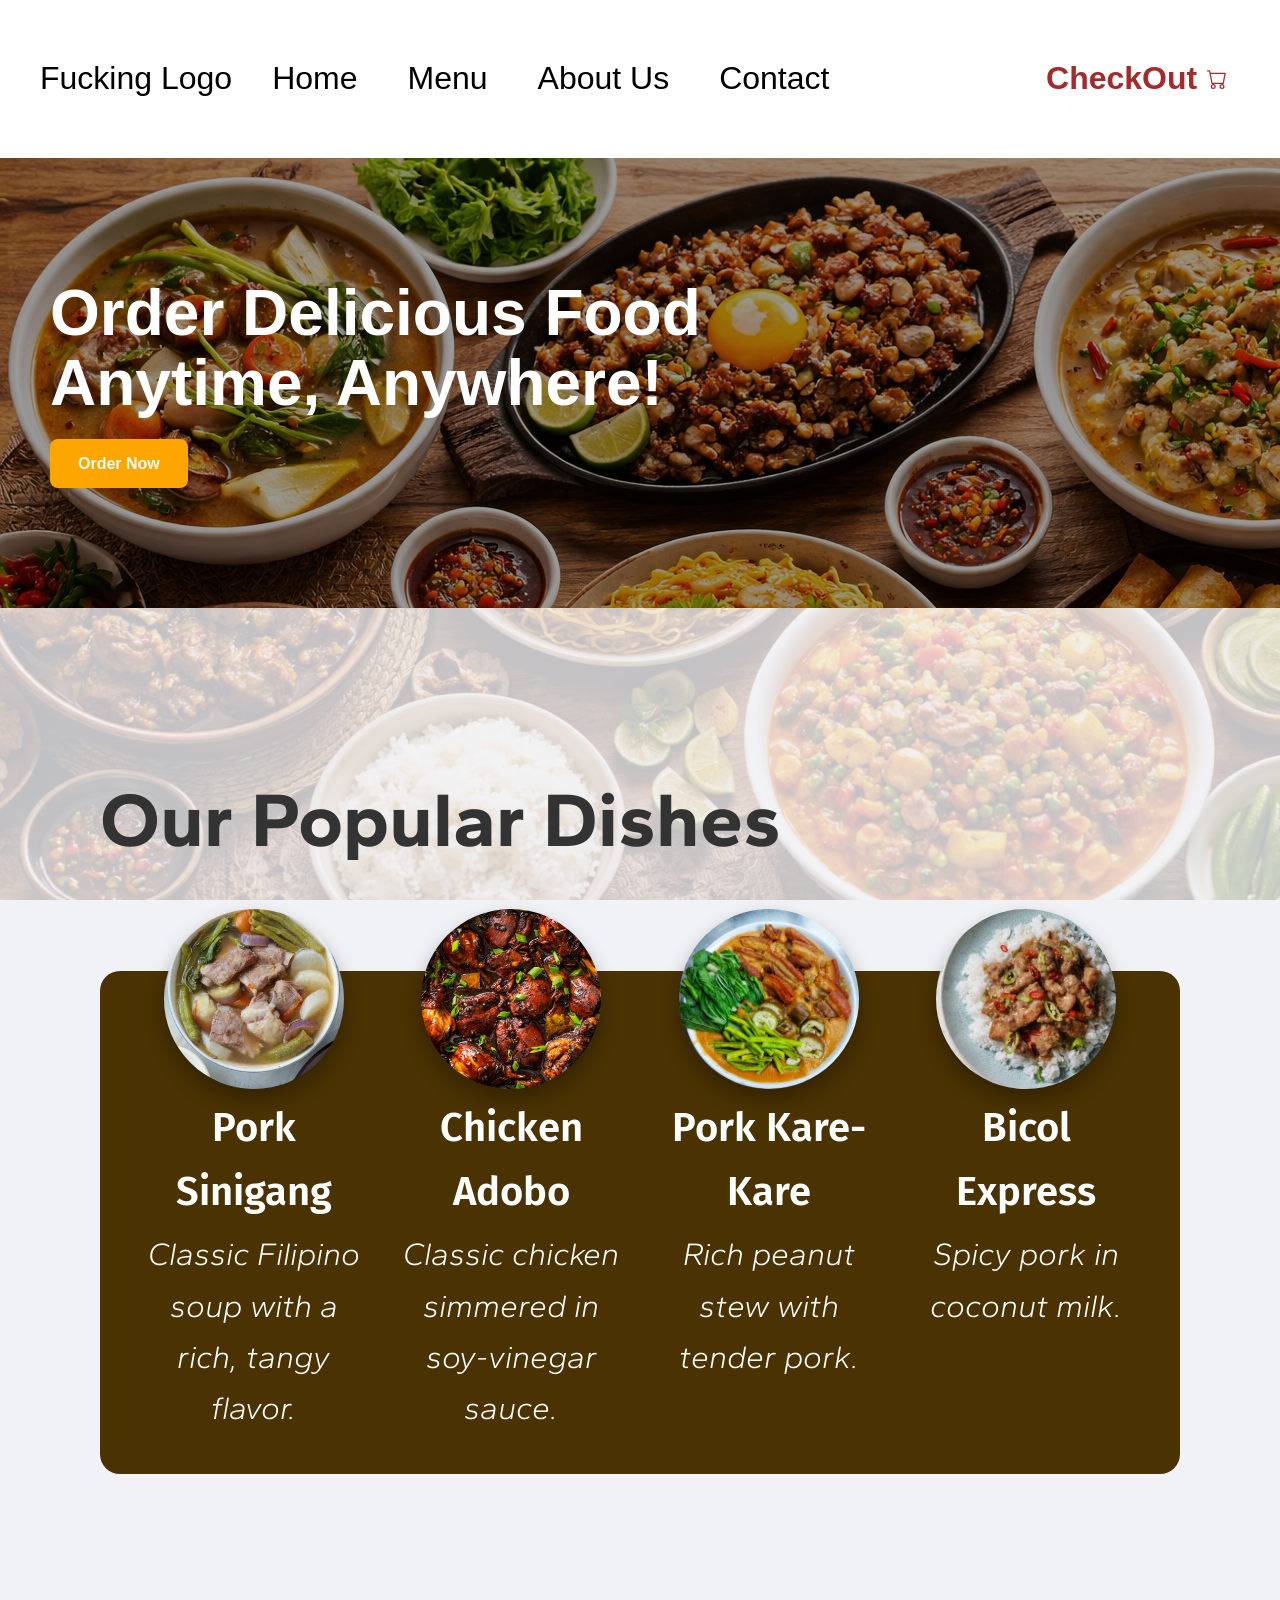
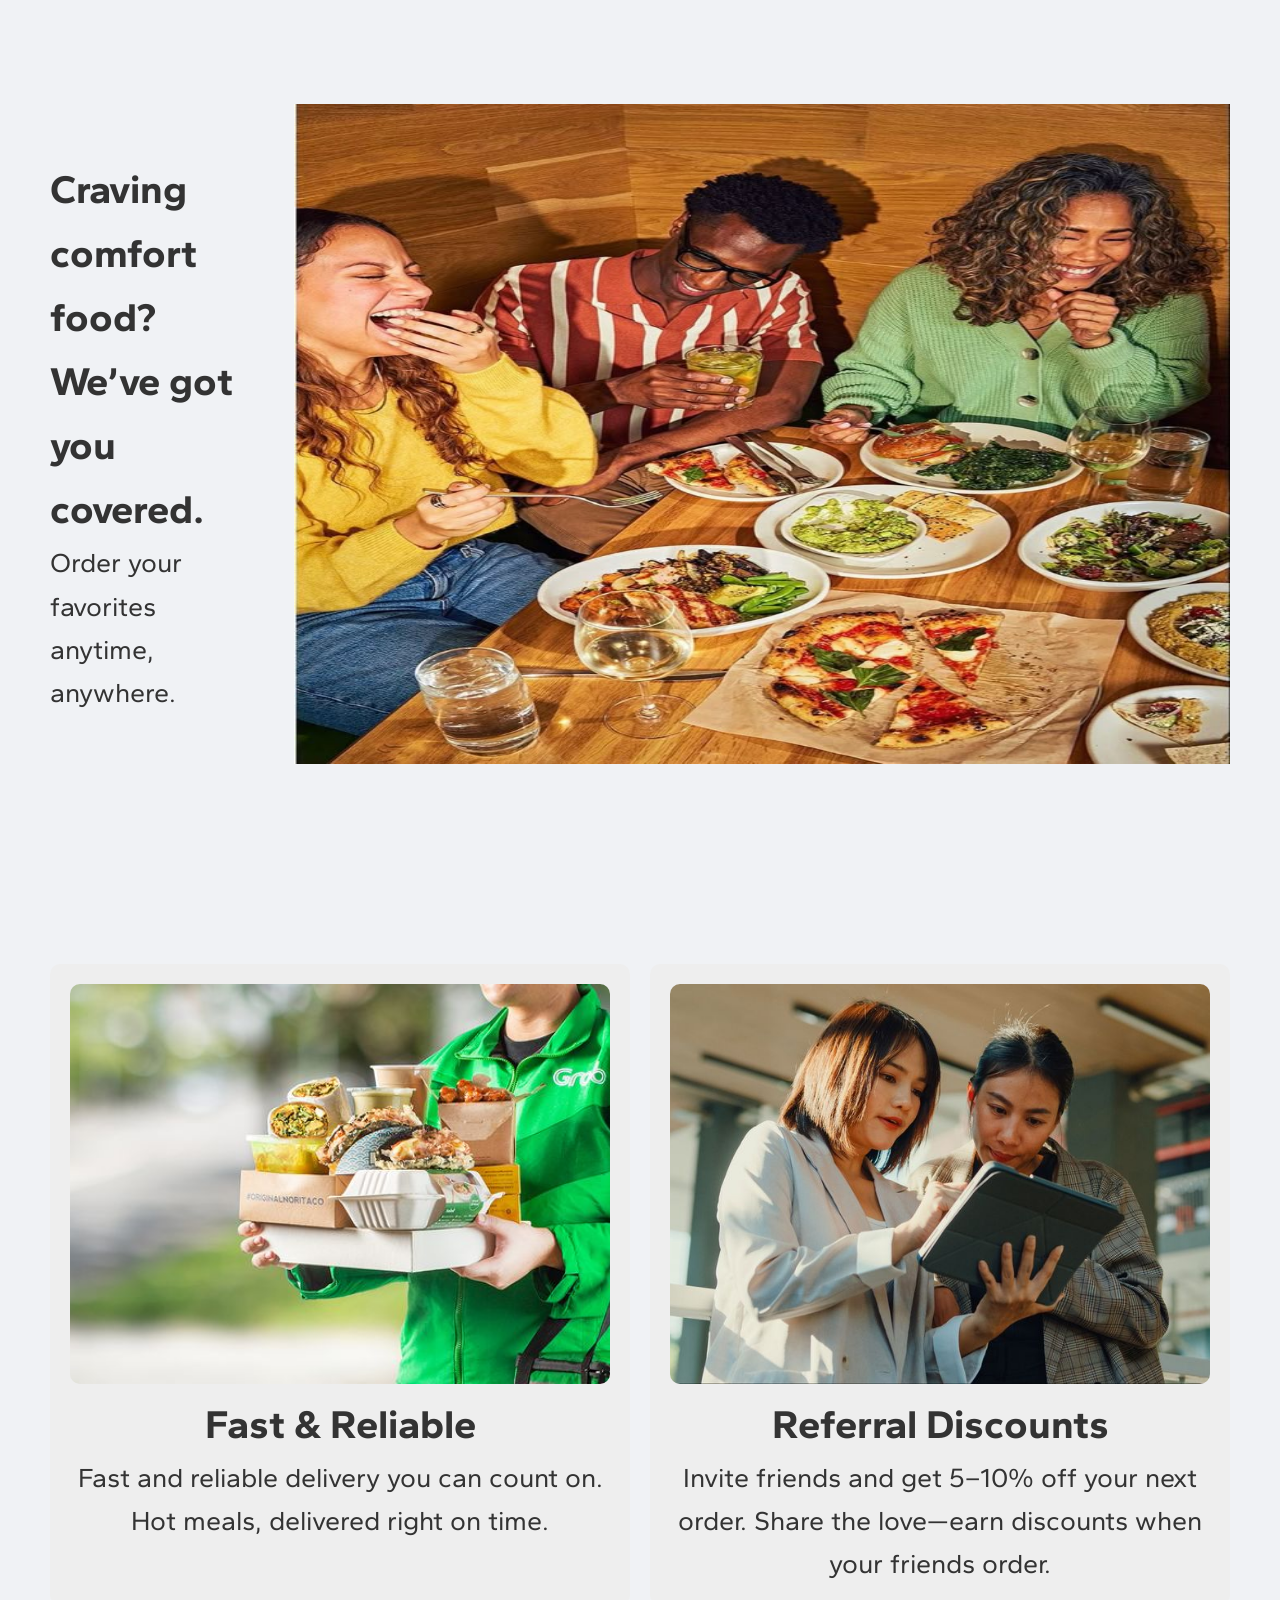
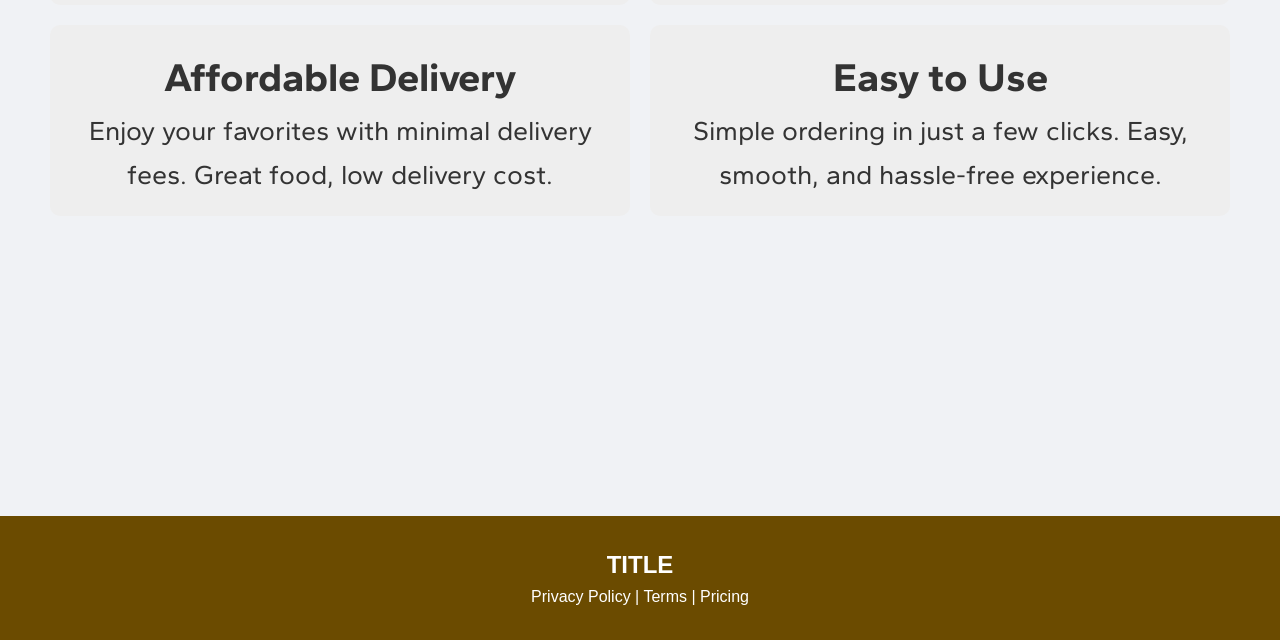
==== index.html @ b80e24ef "Initial upload" ====
<!DOCTYPE html>
<html lang="en">
<head>
  <meta charset="UTF-8">
  <meta name="viewport" content="width=device-width, initial-scale=1.0">
  <title>Karindery Express Foods - Home</title>
  <link href="https://fonts.googleapis.com/css2?family=Gantari:wght@300;700&family=Fira+Sans:wght@400;600&display=swap" rel="stylesheet">
  <link href="https://fonts.googleapis.com/css2?family=Geist:wght@400;500;600&display=swap" rel="stylesheet">
  <link rel="stylesheet" href="style.css">
</head>
<body class="home">
  <header>
    <div class="left-nav">
    <h1>Fucking Logo</h1>
    <nav>
      <ul>
        <li><a href="index.html">Home</a></li>
        <li><a href="menu.html">Menu</a></li>
        <li><a href="aboutus.html">About Us</a></li>
        <li><a href="contact.html">Contact</a></li>
      </ul>
    </nav>
  </div>  
        <li id="checkout-btn"> 
  <a href="checkout.html">
    CheckOut
    <!-- Cart icon -->
    <svg xmlns="http://www.w3.org/2000/svg" width="20" height="20" fill="currentColor" class="bi bi-cart" viewBox="0 0 16 16" style="margin-left:5px;">
      <path d="M0 1.5A.5.5 0 0 1 .5 1H2a.5.5 0 0 1 .485.379L2.89 3H14.5a.5.5 0 0 1 .491.592l-1.5 8A.5.5 0 0 1 13 12H4a.5.5 0 0 1-.491-.408L2.01 3.607 1.61 2H.5a.5.5 0 0 1-.5-.5M3.102 4l1.313 7h8.17l1.313-7zM5 12a2 2 0 1 0 0 4 2 2 0 0 0 0-4m7 0a2 2 0 1 0 0 4 2 2 0 0 0 0-4m-7 1a1 1 0 1 1 0 2 1 1 0 0 1 0-2m7 0a1 1 0 1 1 0 2 1 1 0 0 1 0-2"/>
    </svg>
  </a>
</li> 

      
  </header>

  <!-- Hero  -->
  <section class="hero">
  <div class="hero-text">
    <h1>Order Delicious Food Anytime, Anywhere!</h1>
    <a href="menu.html" 
    class="btn">Order Now</a>
  </div>
</section>



<!-- Our Best Sellers -->
<section class="popular">
  <h2>Our Popular Dishes</h2>
  <div class="dish-container">
    <div class="dish">
      <img src="images/sinigangnababoy.jpg">
      <h3>Pork Sinigang</h3>
      <p>Classic Filipino soup with a rich, tangy flavor.</p>
    </div>
    <div class="dish">
      <img src="images/adobo.jpg">
      <h3>Chicken Adobo</h3>
      <p>Classic chicken simmered in soy-vinegar sauce.</p>
    </div>
    <div class="dish">
      <img src="images/PorkBellyKare-Kare.jpg">
      <h3>Pork Kare-Kare</h3>
      <p>Rich peanut stew with tender pork.</p>
    </div>
    <div class="dish">
      <img src="images/bicol-express.avif">
      <h3>Bicol Express</h3>
      <p>Spicy pork in coconut milk.</p>
    </div>
  </div>
</section>

<!-- Craving Comfort Food? -->
<section class="feature">
  <div class="feature-text">
    <h2>Craving comfort food? We’ve got you covered.</h2>
    <p>Order your favorites anytime, anywhere.</p>
  </div>
  <img src="images/comfort-food.jpg">
</section>


<!-- Features -->
<section class="services">
  <div class="card">
    <img src="images/delivery.jpg">
    <h3>Fast & Reliable</h3>
    <p>Fast and reliable delivery you can count on. Hot meals, delivered right on time.</p>
  </div>
  <div class="card">
    <img src="images/discount.jpg">
    <h3>Referral Discounts</h3>
    <p>Invite friends and get 5–10% off your next order. Share the love—earn discounts when your friends order.</p>
  </div>
  <div class="card">
    <h3>Affordable Delivery</h3>
    <p>Enjoy your favorites with minimal delivery fees. Great food, low delivery cost.</p>
  </div>
  <div class="card">
    <h3>Easy to Use</h3>
    <p>Simple ordering in just a few clicks. Easy, smooth, and hassle-free experience.</p>
  </div>
</section>


  <!-- FOOTER -->
<footer>
  <h2>TITLE</h2>
  <p>Privacy Policy | Terms | Pricing</p>
</footer>







</body>
</html>
---- style.css ----
/* --- Reset --- */
* {
  margin: 0;
  padding: 0;
  box-sizing: border-box;
  
}

body {
  font-family: 'Geist', sans-serif;
  background: #fff8f0;
  color: #333;
  line-height: 1.6;
}

a {
  text-decoration: none;
  color: inherit;
}

/* --- Navigation Bar --- */
header {
  background-color: white;
  
  padding: 0 40px;
  display: flex;
  justify-content: space-between;
  align-items: center;
  
  width: 100%;
  max-width: 1642px;
  height: 158px;
  margin: 0 auto;
  box-shadow: 0px -2px 3px #614104;
}

header h1 {
  font-size: 32px;
  color : black;
  font-weight: 500;
}
.left-nav{
  display: flex;
  align-items: center;
  gap: 40px;
}

nav ul {
  list-style: none;
  display: flex;
  gap: 50px;
  align-items: center;
}

#checkout-btn a{
  font-size: 32px;
  font-weight: 500;
  color: white;
  text-decoration: none;

  background: #4a3203;
  padding: 8px 15px;
  border-radius: 5px;

  display: flex;
  align-items: center;
  gap: 5px;
}

#checkout-btn{
  list-style: none;
  display: flex;
  align-items: center;

  margin-left: auto;
}

nav ul li a {
  color: black;
  font-size: 32px;
  font-weight: 500;
  text-decoration: none;
  transition: 0.3s;
}

nav ul li a:hover {
  color: #614104;
}


nav ul li#checkout-btn a:hover {
  background: #4a3203 ;
}

/* --- Hero Section --- */
.hero {
  background-image: url("images/hero.png");
  height: 50vh;
  display: flex;
  align-items: center;
  padding: 50px;
  color: white;
  position: relative;

}

.btn:hover {
  background: darkorange;
  transform: translateY(-2px);
  transition: 0.3s;
}

.hero::before {
  content: "";
  position: absolute;
  inset: 0;
  background: rgba(0,0,0,0.4); 
}

.hero-text {
  position: relative;
  z-index: 2;
}

.hero h1 {
  font-size: clamp(32px, 5vw, 72px);   
  font-weight: 900; 
  line-height: 1.1;
  max-width: 700px;
}


.btn {
  display: inline-block;
  margin-top: 20px;
  padding: 12px 28px;
  background: orange;
  color: white;
  text-decoration: none;
  border-radius: 8px;
  font-weight: 600;
}

/* --- Our Popular Dishes --- */

.popular{
  padding: 80px 100px;
  margin-top: 70px;
}

.popular h2{
  font-family: 'Gantari', sans-serif;
  font-weight: 700;
  font-size: clamp(40px, 6vw, 96px); 
  margin-bottom: 90px;
}

.dish{
  flex: 1;
  min-width: 180px;
  text-align: center;
  color: white;
  padding-top: 40px;
}

.dish-container{
  display: flex;
  justify-content: space-between;
  gap: 30px;
  background: #4a3203;
  padding: 60px 40px 40px;
  border-radius: 20px;
  flex-wrap: nowrap;
  overflow: visible;
}

.dish h3 {
  font-family: 'Fira Sans', sans-serif;
  font-weight: 600;
  font-size: 40px;
  
}

.dish p{
  font-family: 'Gantari', sans-serif;
  font-weight: 300;
  font-style: italic;
  font-size: 32px;
  
  margin-top: 5px;
}

.dish img {
  width: 180px;
  height: 180px;
  object-fit: cover;
  border-radius: 50%;
  box-shadow: 0 10px 20px rgba(0,0,0,0.3);

  margin-top: -180px;
}

/* --- Craving Comfort Food? --- */
.feature {
  display: flex;
  align-items: flex-end;
  justify-content: space-between;
  padding: 50px;
  gap: 30px;

  margin-top: 100px;
}

.feature img {
  height: 660px;
  width: 936px;
  max-width: 100%;
  flex-shrink: 0;
}

.feature-text {
  flex: 1;
  align-self: flex-end;
  margin-bottom: 50px; 
}

.feature-text h2 {
  font-size: 40px;
  font-weight: bold;
  font-family: "Gantari", sans-serif;
}

.feature-text p {
  font-size: 27px;
  font-weight: normal;
  font-family: "Gantari", sans-serif;
}

/* Features */
.services {
  display: grid;
  grid-template-columns: repeat(2, 1fr);
  gap: 20px;
  padding: 50px;
  margin-top: 100px;
}

.card {
  background: #eee;
  padding: 20px;
  border-radius: 10px;
  text-align: center;
}

.home .card h3 {
  font-size: 40px;
  font-weight: bold;
  font-family: "Gantari", sans-serif;
}
.card p {
  font-size: 27px;
  font-weight: normal;
  font-family: "Gantari", sans-serif;
}

.card img {
  width: 100%;
  height: 400px;
  object-fit: cover;
  border-radius: 10px;
}

/* FOOTER */
footer {
  background: #6b4b00;
  color: white;
  padding: 30px;
  text-align: center;
  margin-top: 250px;
}





/* --- Menu Section --- */
.menu {
  padding: 2rem;
  text-align: center;
}

.menu h2 {
  font-size: 2rem;
  margin-bottom: 1.5rem;
}

.menu-items {
  display: grid;
  grid-template-columns: repeat(auto-fit, minmax(250px, 1fr));
  gap: 2rem;
}

.menu-item {
  background: #fff;
  padding: 1rem;
  border-radius: 10px;
  box-shadow: 0 4px 8px rgba(0,0,0,0.1);
  transition: transform 0.3s;
}

.menu-item:hover {
  transform: translateY(-5px);
}

.menu-item img {
  width: 100%;
  border-radius: 10px;
}

.menu-item h3 {
  margin: 0.5rem 0;
  color: #ff6347;
}

.menu-item p {
  font-size: 0.9rem;
  color: #555;
}

.menu-item span {
  font-weight: bold;
  color: #333;
  display: block;
  margin: 0.5rem 0;
}

.menu-item button {
  background: #ff6347;
  color: white;
  border: none;
  padding: 0.5rem 1rem;
  border-radius: 5px;
  cursor: pointer;
  transition: 0.3s;
}

.menu-item button:hover {
  background: #e5533d;
}

/* --- Cart Section (for checkout.html) --- */
#cart {
  position: fixed;
  top: 80px;
  right: 20px;
  width: 300px;
  max-height: 80vh;
  background: #fff;
  padding: 1rem;
  border-radius: 10px;
  box-shadow: 0 4px 15px rgba(0,0,0,0.2);
  overflow-y: auto;
  z-index: 2000;
}

#cart h3 {
  text-align: center;
  margin-bottom: 1rem;
  color: #ff6347;
}

.cart-item {
  display: flex;
  justify-content: space-between;
  align-items: center;
  margin-bottom: 0.5rem;
}

.cart-item span {
  margin: 0 5px;
}

.cart-item button {
  background: #ff6347;
  color: white;
  border: none;
  border-radius: 3px;
  padding: 0.2rem 0.5rem;
  cursor: pointer;
}

.cart-item button:hover {
  background: #e5533d;
}

#cart-total {
  font-weight: bold;
  margin-top: 1rem;
  text-align: center;
}

#clear-cart {
  margin-top: 0.5rem;
  background: #333;
  color: #fff;
  width: 100%;
  padding: 0.5rem;
  border-radius: 5px;
  cursor: pointer;
}

#clear-cart:hover {
  background: #555;
}

/* --- Responsive --- */
@media(max-width:768px){
  header {
    flex-direction: column;
    gap: 0.5rem;
  }
  .hero h2 {
    font-size: 2rem;
  }
  #cart {
    position: static;
    width: 90%;
    margin: 1rem auto;
  }
  .menu-items {
    gap: 1rem;
  }
}

/* Checkout button */
#checkout-btn a {
  display: flex;
  align-items: center;
  gap: 5px;
  background: white;
  color: brown;
  padding: 0.4rem 0.8rem;
  border-radius: 5px;
  font-weight: bold;
  transition: all 0.3s ease;
}

/* Hover effect */
#checkout-btn a:hover {
  background: brown; /* nav button becomes orange */
  color: white;         /* text becomes white */
}

/* Change cart icon fill on hover */
#checkout-btn a:hover svg {
  fill: white;           /* cart turns white on hover */
}
.checkout-btn {
  width: 100%;
  padding: 10px;
  background: #28a745;
  color: white;
  border: none;
  margin-top: 10px;
  border-radius: 5px;
  cursor: pointer;
  font-size: 16px;
}

.checkout-btn:hover {
  background: #218838;
}

/* Container for buttons */
.cart-actions {
  display: flex;
  gap: 10px;
  margin-top: 15px;
}

/* Base style for both buttons to ensure they are the same height */
.clear-btn, .checkout-btn {
  flex: 1; /* Makes them equal width */
  padding: 10px;
  border: none;
  border-radius: 5px;
  cursor: pointer;
  font-weight: bold;
}

/* Red for Checkout */
.checkout-btn {
  background: #ff4d4d;
  color: white;
}

/* Gray/Muted for Clear */
.clear-btn {
  background: #ddd;
  color: #333;
}

.clear-btn:hover {
  background: #bbb;
}




.qty-btn {
  cursor: pointer;
  padding: 2px 6px;
  background: #ddd;
  border-radius: 3px;
  margin-left: 5px;
}


/* Modal Overlay - Darkens the background */
.modal-overlay {
  display: none; /* Hidden by default */
  position: fixed;
  top: 0;
  left: 0;
  width: 100%;
  height: 100%;
  background: rgba(0, 0, 0, 0.5);
  z-index: 2000; /* Higher than the cart */
  justify-content: center;
  align-items: center;
}

/* The Box in the Middle */
.modal-content {
  background: white;
  padding: 30px;
  border-radius: 15px;
  text-align: center;
  width: 90%;
  max-width: 350px;
  box-shadow: 0 10px 30px rgba(0,0,0,0.2);
  animation: fadeIn 0.2s ease-out;
}

@keyframes fadeIn {
  from { transform: scale(0.9); opacity: 0; }
  to { transform: scale(1); opacity: 1; }
}

.modal-btns {
  display: flex;
  gap: 15px;
  margin-top: 20px;
}

.modal-btns button {
  flex: 1;
  padding: 12px;
  border: none;
  border-radius: 8px;
  cursor: pointer;
  font-weight: bold;
}

.cancel-btn { background: #eee; color: #333; }
.confirm-btn { background: #ff4d4d; color: white; }

.cancel-btn:hover { background: #ddd; }
.confirm-btn:hover { background: #e63939; }


/* Animation for the card "pop" */
@keyframes card-pop {
  0% { transform: scale(1); }
  50% { transform: scale(1.05); }
  100% { transform: scale(1); }
}

.card-active {
  animation: card-pop 0.3s ease-out;
  border: 1px solid #ff4d4d; /* Brief highlight */
}

/* Success state for the button */
.add-btn.success {
  background-color: #28a745 !important; /* Green */
  transition: 0.2s;
}

/* FLYING IMAGE */
.flying-img {
  position: fixed;
  width: 60px;
  height: 60px;
  pointer-events: none;
  z-index: 9999;
  transition: all 0.7s ease;
  border-radius: 50%;
}




.menu {
  flex: 3; /* Takes up most of the space */
}

.cart {
  /* Fix the width here */
  width: 300px; 
  flex: 0 0 300px; /* Prevents it from growing or shrinking */
  
  /* Sticky behavior */
  position: sticky;
  top: 20px;
  
  /* Internal Scrolling logic */
  max-height: 80vh; 
  display: flex;
  flex-direction: column;
  
  /* Visuals */
  border: 1px solid #ddd;
  padding: 15px;
  background: #fff;
  border-radius: 12px;
  box-shadow: 0 4px 10px rgba(0,0,0,0.1);
}

#cart-items {
  flex: 1; 
  overflow-y: auto; /* The separate scroll for foods */
  margin: 10px 0;
  padding-right: 8px;
}

/* Ensure buttons stay at the bottom */
.cart h3, 
.cart-actions {
  flex-shrink: 0;
  border-top: 1px solid #eee;
  padding-top: 10px;
}

body {
  font-family: Arial, sans-serif;
  margin: 0;
  position: relative; /* Necessary for the background layer */
  min-height: 100vh;
  background-color: #f0f2f5; /* fallback color */
}

/* The Background Layer */
body::before {
  content: "";
  position: fixed; /* Stays put while you scroll */
  top: 0;
  left: 0;
  width: 100%;
  height: 100%;
  
  /* Replace with your image path */
  background-image: url('images/hero.png'); 
  background-size: cover;
  background-position: center;
  
  /* CONTROL TRANSPARENCY HERE */
  opacity: 0.2; /* 0.1 is subtle, 0.5 is strong */
  
  z-index: -1; /* Puts it behind everything */
  pointer-events: none; /* Ensures you can still click buttons through it */
}

/* Ensure your containers have a slight background to stay readable */
.main-container {
  display: flex;
  gap: 20px;
  padding: 20px;
  align-items: flex-start;
  z-index: 1; 
}

/* Make sure the cart stands out against the background */
.cart {
  background: rgba(255, 255, 255, 0.95); /* Slight transparency for the cart box itself */
  backdrop-filter: blur(5px); /* Optional: glass effect */
  border: 1px solid rgba(0,0,0,0.1);
}





.menu-card {
  background: white;
  border-radius: 15px;
  padding: 10px;
  display: flex;
  flex-direction: column;
  height: 300px;
}

.menu-card img {
  width: 100%;
  height: 140px;
  object-fit: cover;
  border-radius: 10px;
}

.menu-card-content {
  flex: 1;
  display: flex;
  flex-direction: column;
  justify-content: space-between;
  text-align: center;
}

.menu-page .menu-card h3 {
  font-size: 16px;

  display: -webkit-box;
  -webkit-box-orient: vertical;
  overflow: hidden;
}

.menu-card .add-btn {
  margin-top: 10px;
}


.add-btn.success {
  background-color: #28a745 !important;
}


/* FIX CART ITEM LAYOUT */
.cart-item {
  display: flex;
  justify-content: space-between;
  align-items: center;
  gap: 10px;
  margin-bottom: 10px;
}

/* LEFT SIDE TEXT */
.cart-name {
  flex: 1;
  font-size: 14px;
  word-break: break-word;
}

/* RIGHT SIDE BUTTONS */
.cart-controls {
  display: flex;
  gap: 5px;
  flex-shrink: 0; /* prevents squishing */
}

/* BUTTON STYLE (override old .qty-btn look) */
.cart-controls button {
  width: 26px;
  height: 26px;
  border: none;
  border-radius: 5px;
  cursor: pointer;
  font-weight: bold;
  color: white;
}

/* DECREASE (RED) */
.cart-controls button:first-child {
  background: #ff4d4d;
}

.cart-controls button:first-child:hover {
  background: #e63939;
}

/* INCREASE (GREEN) */
.cart-controls button:last-child {
  background: #28a745;
}

.cart-controls button:last-child:hover {
  background: #218838;
}


/* DEFAULT STATE (for smoothness) */
.cart-item {
  transition: all 0.3s ease;
}
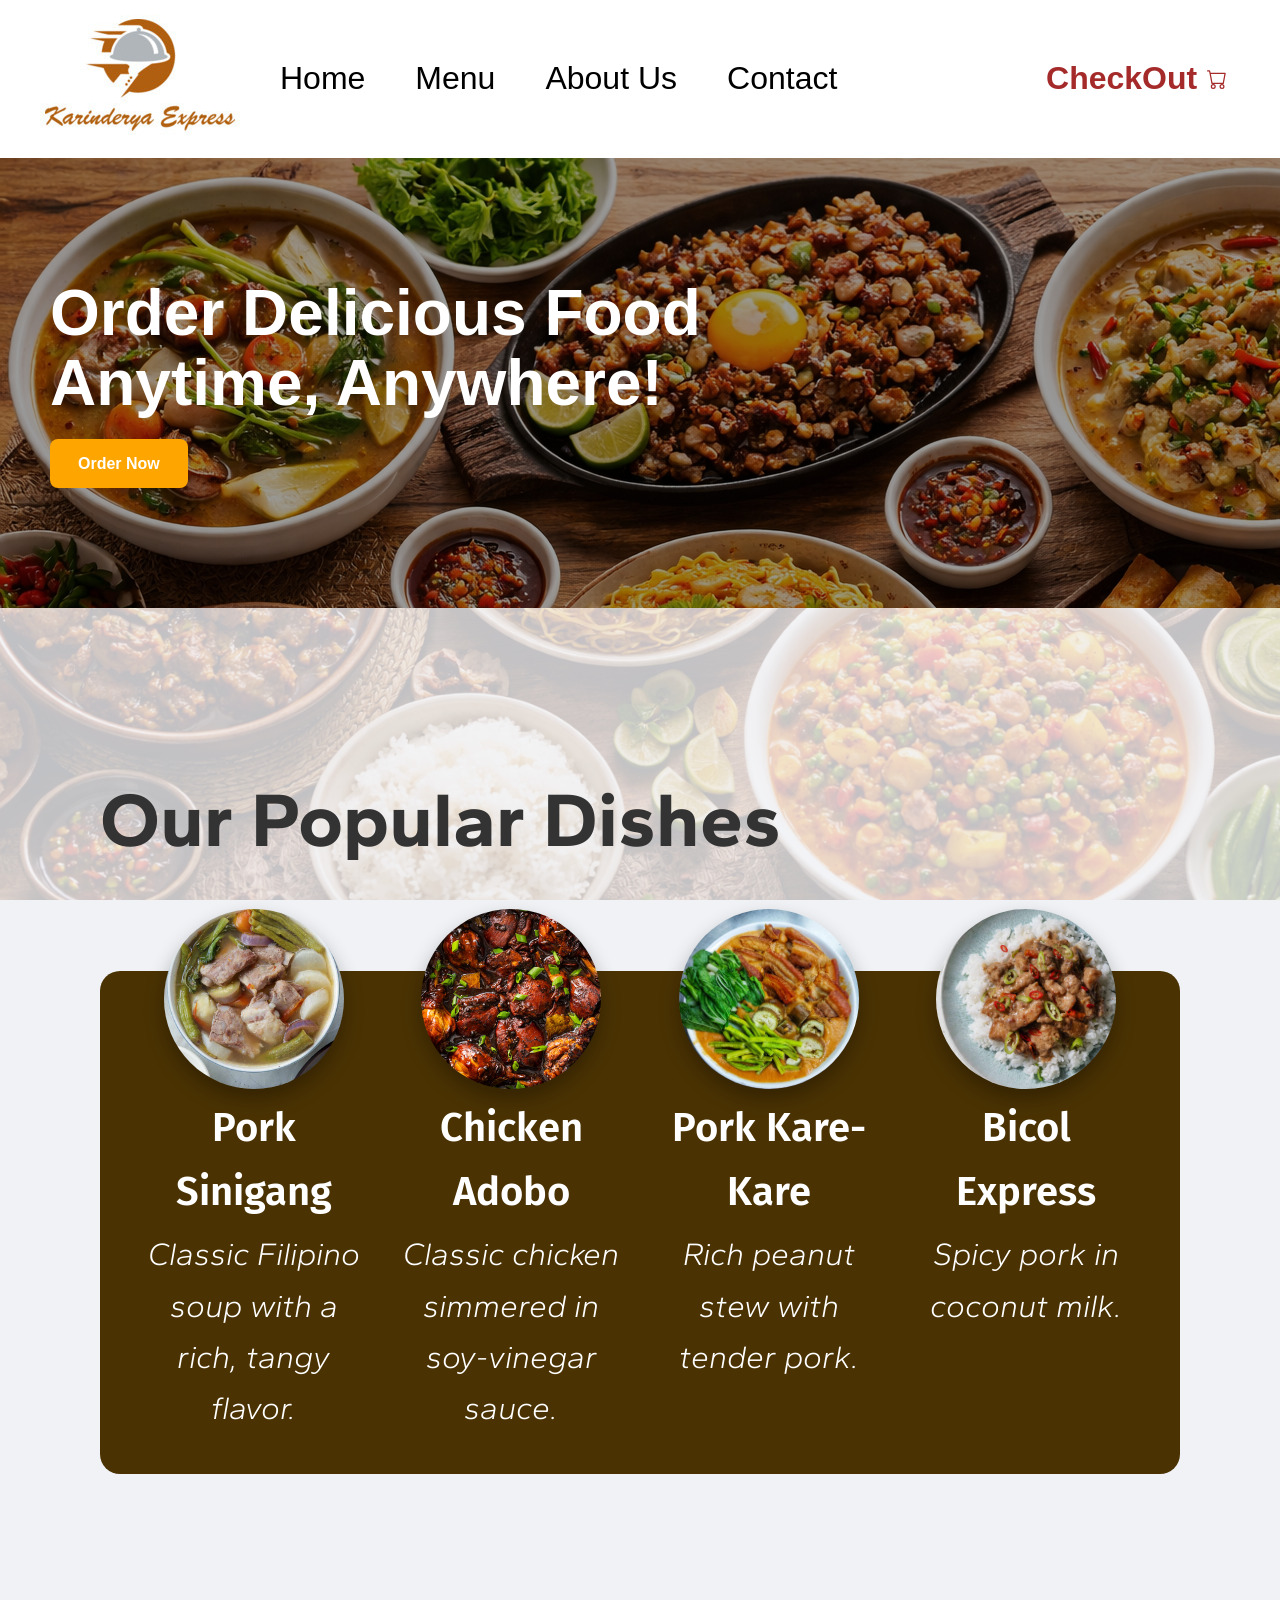
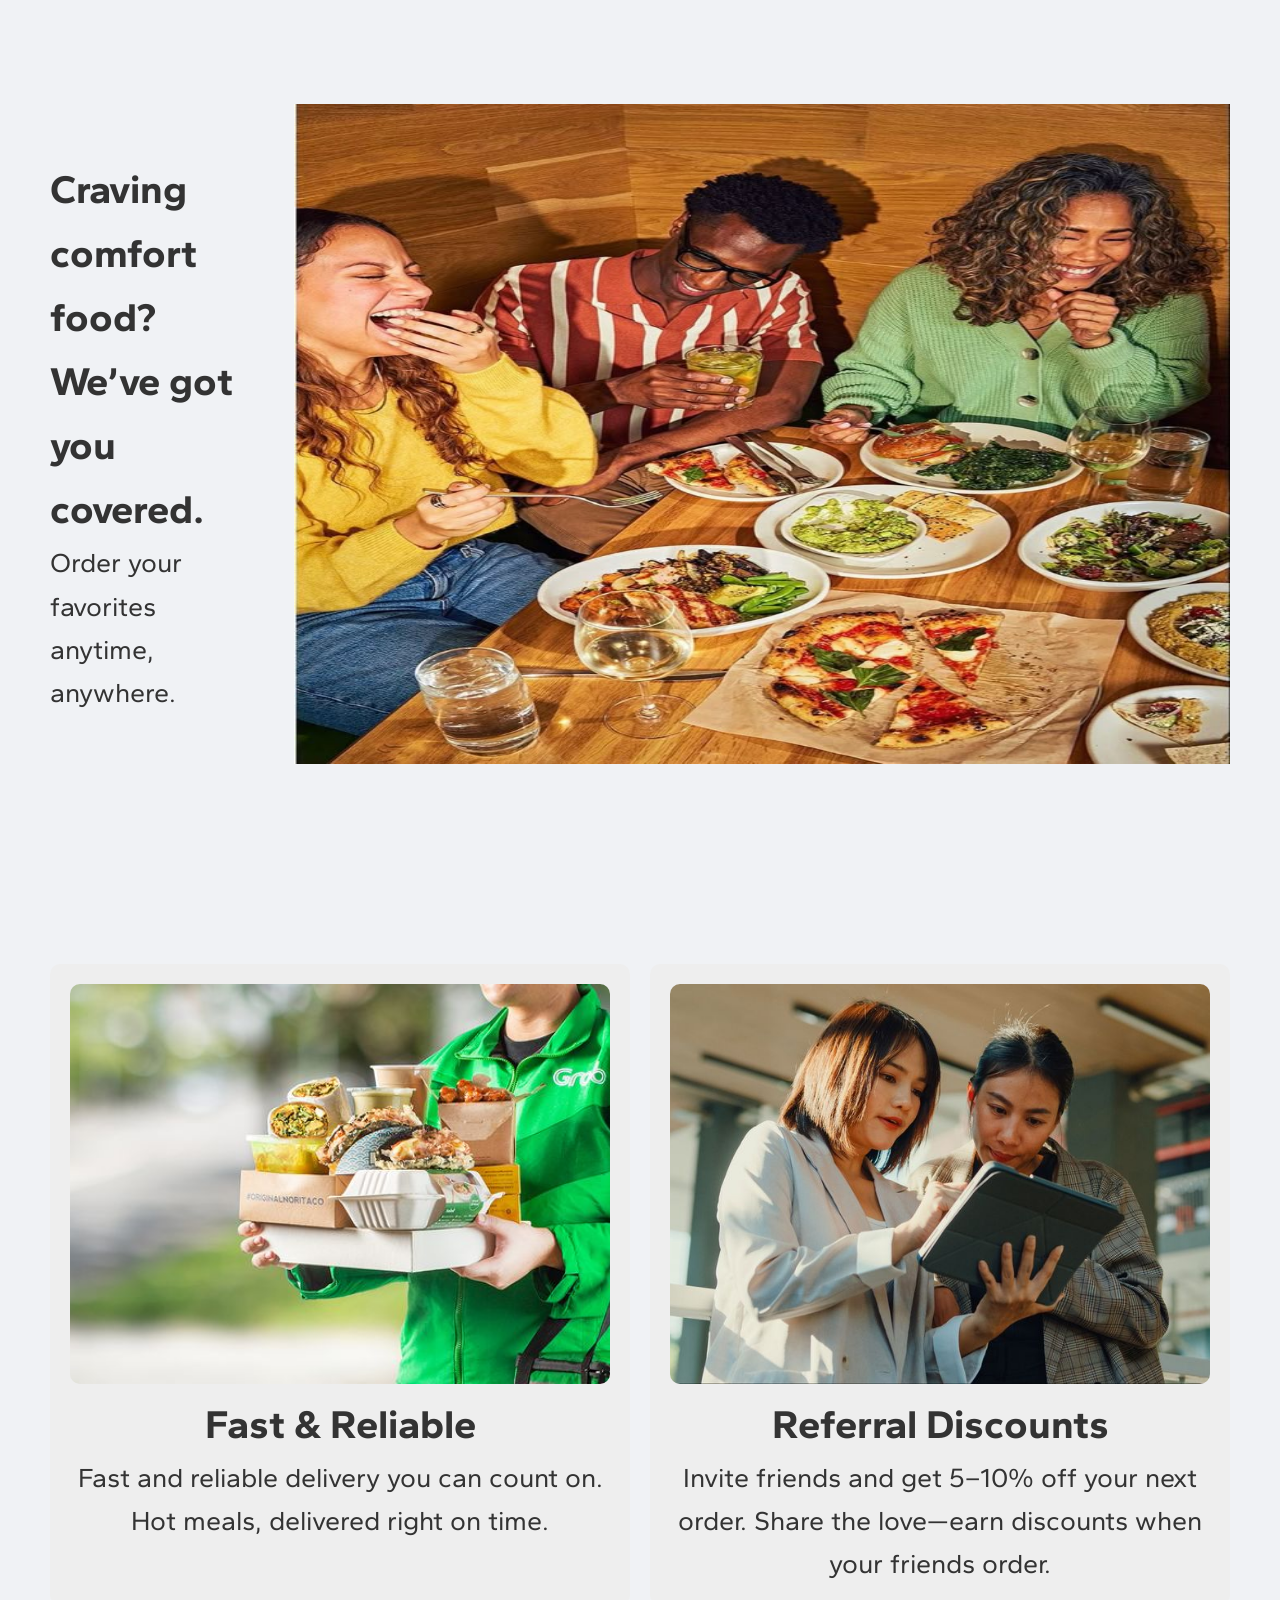
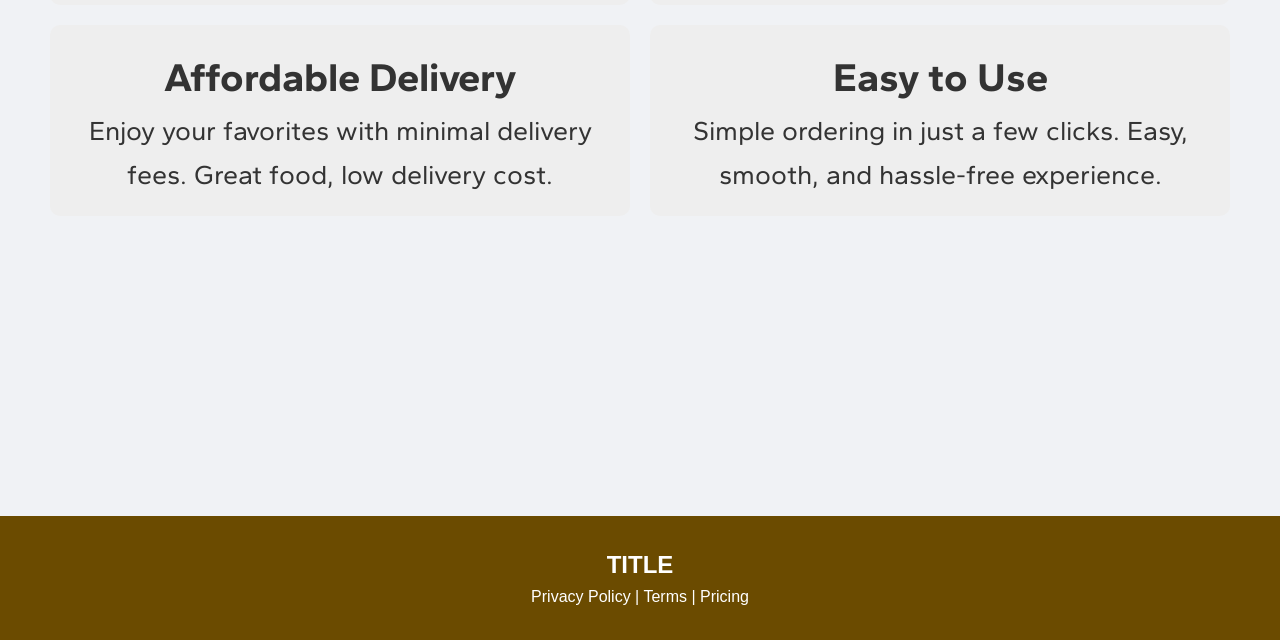
==== commit f580416e: "commit message: Update logo across all pages - Replaced placeholder logo with actual logo image in a" ====
--- a/index.html
+++ b/index.html
@@ -3,7 +3,7 @@
 <head>
   <meta charset="UTF-8">
   <meta name="viewport" content="width=device-width, initial-scale=1.0">
-  <title>Karindery Express Foods - Home</title>
+  <title>Karinderya Express Express Foods - Home</title>
   <link href="https://fonts.googleapis.com/css2?family=Gantari:wght@300;700&family=Fira+Sans:wght@400;600&display=swap" rel="stylesheet">
   <link href="https://fonts.googleapis.com/css2?family=Geist:wght@400;500;600&display=swap" rel="stylesheet">
   <link rel="stylesheet" href="style.css">
@@ -11,7 +11,11 @@
 <body class="home">
   <header>
     <div class="left-nav">
-    <h1>Fucking Logo</h1>
+    <div class="logo-container">
+    <a href="index.html">
+        <img src="images/LOGO1.jpg" alt="Karinderya Express Logo" class="nav-logo">
+    </a>
+</div>
     <nav>
       <ul>
         <li><a href="index.html">Home</a></li>
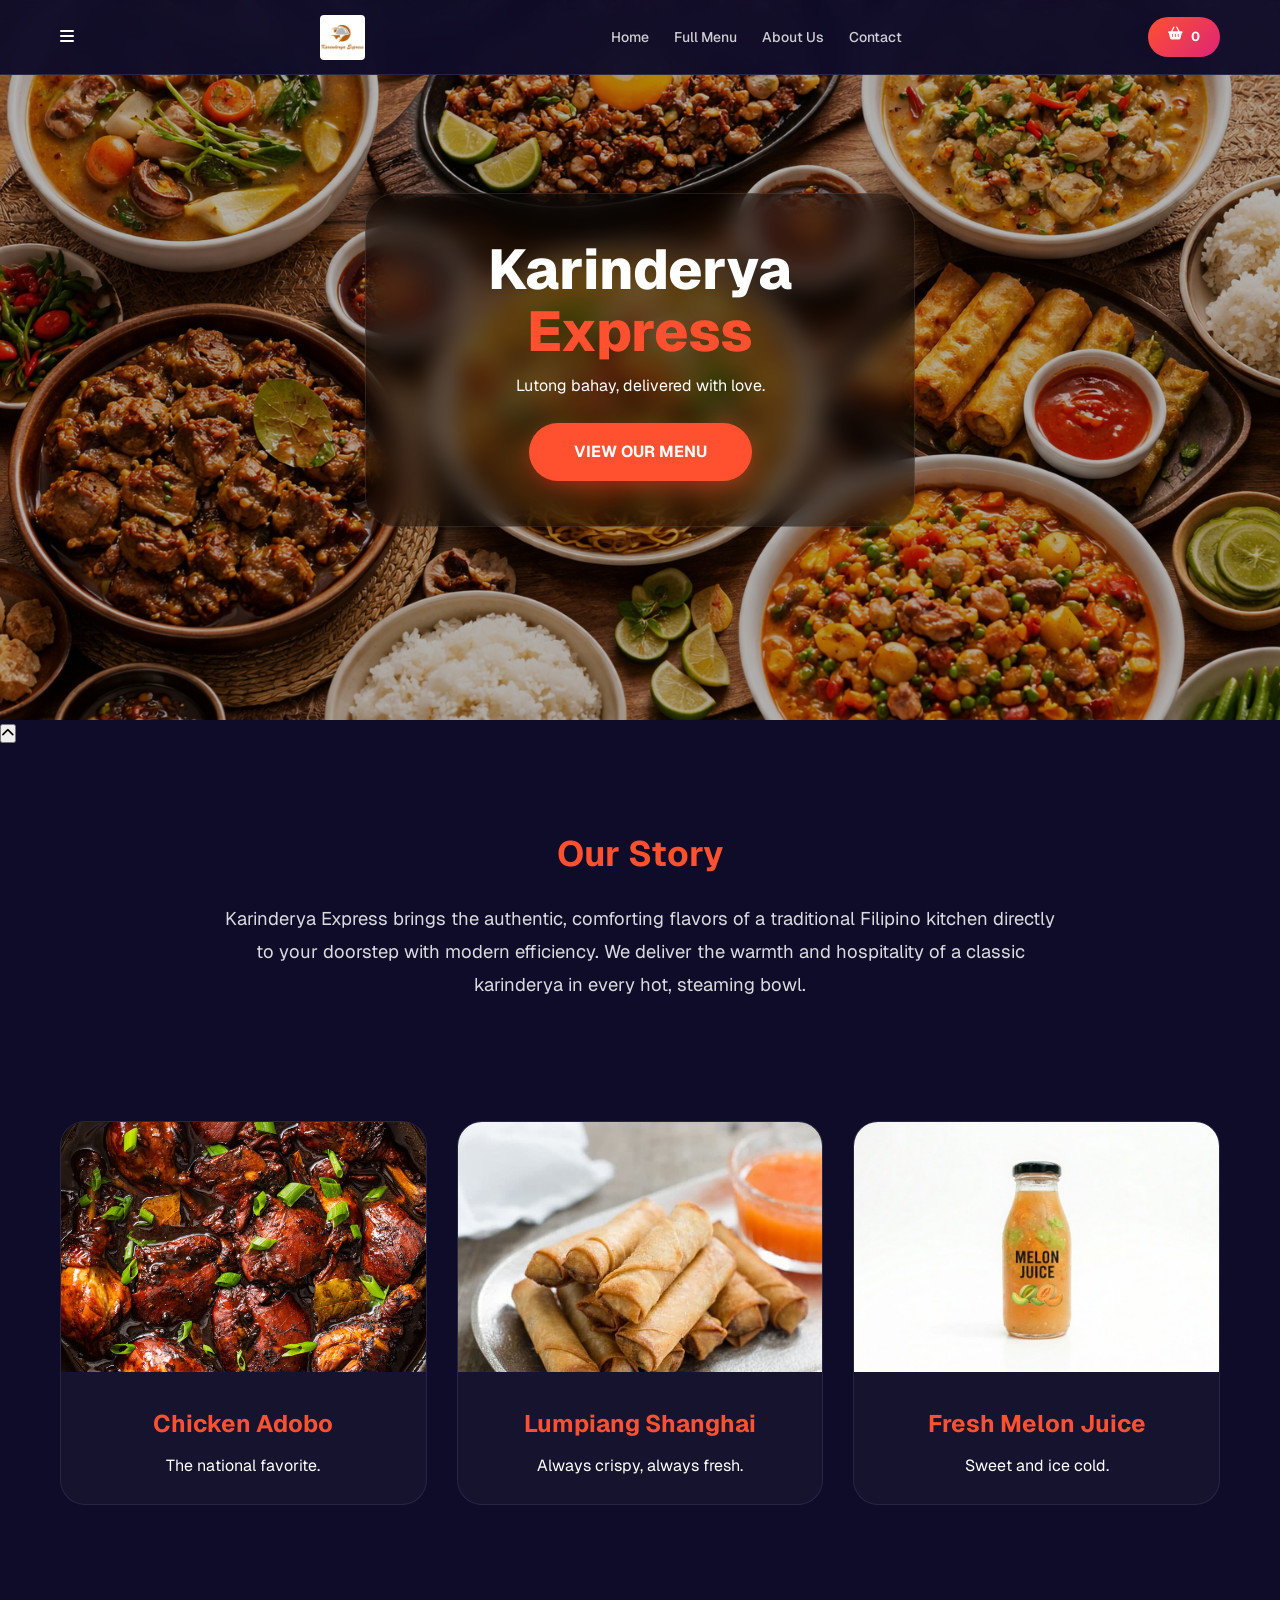
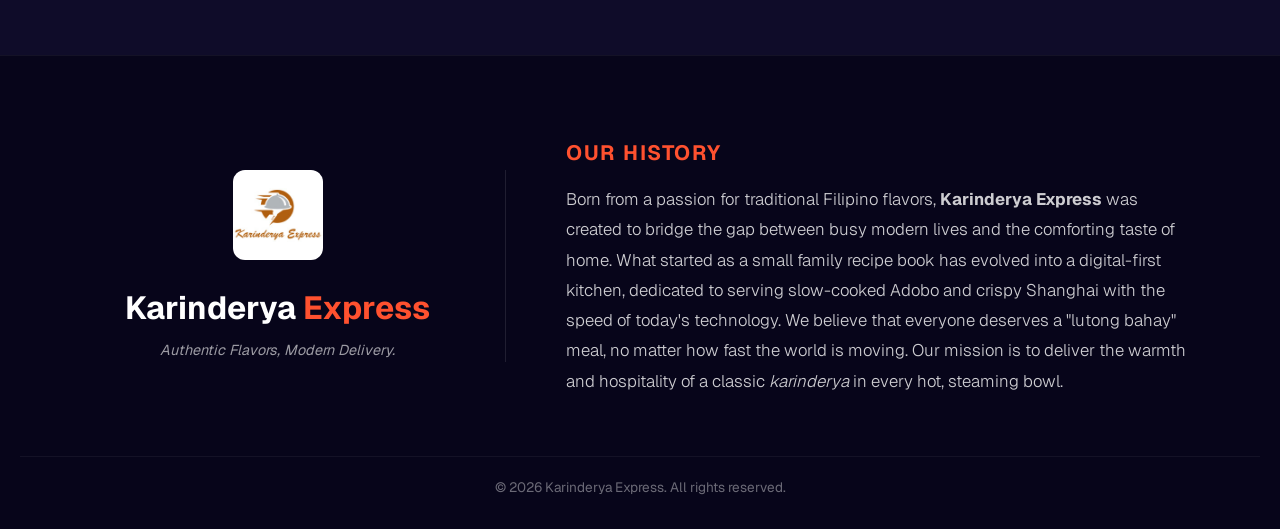
==== commit 6c1ec3fe: "commit" ====
--- a/index.html
+++ b/index.html
@@ -2,124 +2,386 @@
 <html lang="en">
 <head>
   <meta charset="UTF-8">
-  <meta name="viewport" content="width=device-width, initial-scale=1.0">
-  <title>Karinderya Express Express Foods - Home</title>
-  <link href="https://fonts.googleapis.com/css2?family=Gantari:wght@300;700&family=Fira+Sans:wght@400;600&display=swap" rel="stylesheet">
-  <link href="https://fonts.googleapis.com/css2?family=Geist:wght@400;500;600&display=swap" rel="stylesheet">
-  <link rel="stylesheet" href="style.css">
+  <meta name="viewport" content="width=device-width, initial-scale=1.0, maximum-scale=1.0, user-scalable=no">
+  <title>Karinderya Express | Authentic Filipino Comfort</title>
+  
+  <link href="https://fonts.googleapis.com/css2?family=Geist:wght@300;400;600;700&display=swap" rel="stylesheet">
+  <link rel="stylesheet" href="https://cdnjs.cloudflare.com/ajax/libs/font-awesome/6.0.0/css/all.min.css">
+  
+  <style>
+    * { box-sizing: border-box; margin: 0; padding: 0; }
+    body { font-family: 'Geist', sans-serif; background: #0f0c29; color: #fff; overflow-x: hidden; line-height: 1.6; }
+
+    /* ==========================================
+       FIXED NAVIGATION
+       ========================================== */
+    header {
+      position: fixed; top: 0; left: 0; width: 100%; height: 75px;
+      z-index: 10000 !important; background: rgba(15, 12, 41, 0.96);
+      backdrop-filter: blur(12px); border-bottom: 1px solid rgba(255, 255, 255, 0.1);
+      display: flex; align-items: center;
+    }
+    .nav-container {
+      max-width: 1200px; width: 100%; margin: 0 auto;
+      display: flex; justify-content: space-between; align-items: center; padding: 0 20px;
+    }
+    .logo img { height: 45px; display: block; border-radius: 4px; }
+    .nav-menu { display: flex; list-style: none; gap: 25px; }
+    .nav-menu a { color: #fff; text-decoration: none; font-size: 14px; font-weight: 500; opacity: 0.8; transition: 0.3s; }
+    .nav-menu a:hover { opacity: 1; color: #ff512f; }
+
+    .cart-btn {
+      background: linear-gradient(135deg, #ff512f, #dd2476);
+      padding: 10px 20px; border-radius: 50px; color: white;
+      text-decoration: none; font-weight: 700; display: flex; gap: 8px; font-size: 13px;
+    }
+
+    /* ==========================================
+       LIVE IMAGE SLIDER (Updated)
+       ========================================== */
+    .hero-slider { position: relative; width: 100%; height: 80vh; overflow: hidden; background: #000; }
+    
+    .slide {
+      position: absolute; inset: 0; opacity: 0;
+      transition: opacity 1.5s ease-in-out, transform 4s ease-out;
+      background-size: cover; background-position: center;
+      display: flex; align-items: center; justify-content: center;
+      transform: scale(1.1); /* Subtle zoom start */
+      z-index: 1;
+    }
+    
+    /* When active, fade in and zoom in slightly */
+    .slide.active { 
+      opacity: 1; 
+      transform: scale(1); 
+      z-index: 2; 
+    }
+
+    .slide-content {
+      position: relative; z-index: 10;
+      background: rgba(0, 0, 0, 0.4); backdrop-filter: blur(12px);
+      -webkit-backdrop-filter: blur(12px);
+      padding: 45px; border-radius: 30px; text-align: center;
+      max-width: 550px; margin: 0 20px; border: 1px solid rgba(255,255,255,0.1);
+    }
+    .slide-content h1 { font-size: clamp(2.2rem, 8vw, 3.5rem); margin-bottom: 10px; font-weight: 800; line-height: 1.1; }
+    .slide-content span { color: #ff512f; }
+    .btn-order {
+      display: inline-block; margin-top: 25px; padding: 16px 45px;
+      background: #ff512f; color: white; text-decoration: none;
+      border-radius: 50px; font-weight: 700; text-transform: uppercase;
+      box-shadow: 0 8px 20px rgba(255, 81, 47, 0.4);
+      transition: 0.3s ease;
+    }
+    .btn-order:hover { transform: scale(1.05); background: #ff6a4d; }
+
+    /* ==========================================
+       SECTIONS
+       ========================================== */
+    .about-summary { padding: 80px 25px; max-width: 900px; margin: 0 auto; text-align: center; }
+    .about-summary h2 { color: #ff512f; margin-bottom: 20px; font-size: 2.2rem; }
+    .about-summary p { font-size: 1.15rem; color: rgba(255,255,255,0.85); line-height: 1.8; }
+
+    .menu-highlights { padding: 40px 20px 100px; max-width: 1200px; margin: 0 auto; }
+    .grid { display: grid; grid-template-columns: repeat(auto-fit, minmax(300px, 1fr)); gap: 30px; }
+    
+    .food-card {
+      background: rgba(255,255,255,0.03); border-radius: 25px; overflow: hidden;
+      border: 1px solid rgba(255,255,255,0.08); transition: 0.4s ease;
+    }
+    .food-card:hover { transform: translateY(-10px); border-color: #ff512f; background: rgba(255,255,255,0.06); }
+    .food-card img { width: 100%; height: 250px; object-fit: cover; transition: 0.5s; }
+    .food-card:hover img { transform: scale(1.08); }
+    .food-info { padding: 25px; text-align: center; }
+    .food-info h3 { margin-bottom: 10px; font-size: 1.5rem; color: #ff512f; }
+
+    @media (max-width: 768px) {
+      .nav-menu { display: none; }
+      .hero-slider { height: 75vh; }
+      .slide-content { padding: 30px 20px; }
+    }
+
+    /* ==========================================
+       CLEAN FOOTER STYLING
+       ========================================== */
+    .main-footer {
+      background: #07051a;
+      padding: 80px 20px 30px;
+      border-top: 1px solid rgba(255, 255, 255, 0.05);
+      margin-top: 50px;
+    }
+
+    .footer-container {
+      max-width: 1100px;
+      margin: 0 auto;
+      display: grid;
+      grid-template-columns: 1fr 1.5fr; /* Logo on left, Story on right */
+      gap: 60px;
+      align-items: center;
+    }
+
+    /* Brand Section */
+    .footer-brand {
+      text-align: center;
+      border-right: 1px solid rgba(255, 255, 255, 0.1);
+      padding-right: 40px;
+    }
+
+    .footer-logo {
+      height: 90px;
+      margin-bottom: 15px;
+      border-radius: 12px;
+      transition: transform 0.3s ease;
+    }
+    
+    .footer-name { font-size: 2rem; margin-bottom: 5px; }
+    .footer-name span { color: #ff512f; }
+    .footer-tagline { font-size: 0.9rem; opacity: 0.6; font-style: italic; }
+
+    /* Story Section */
+    .footer-story h3 { 
+      color: #ff512f; 
+      margin-bottom: 15px; 
+      font-size: 1.3rem; 
+      text-transform: uppercase; 
+      letter-spacing: 1.5px; 
+    }
+    .footer-story p { 
+      font-size: 1.05rem; 
+      line-height: 1.8; 
+      opacity: 0.8; 
+      font-weight: 300;
+    }
+
+    /* Bottom Copyright */
+    .footer-bottom {
+      text-align: center;
+      margin-top: 60px;
+      padding-top: 20px;
+      border-top: 1px solid rgba(255, 255, 255, 0.05);
+    }
+    
+    .copyright { font-size: 0.85rem; opacity: 0.4; }
+
+    /* Mobile Footer Adjustment */
+    @media (max-width: 850px) {
+      .footer-container {
+        grid-template-columns: 1fr;
+        text-align: center;
+        gap: 40px;
+      }
+      .footer-brand {
+        border-right: none;
+        padding-right: 0;
+        border-bottom: 1px solid rgba(255, 255, 255, 0.1);
+        padding-bottom: 40px;
+      }
+    }
+@media (max-width: 768px) {
+  .nav-container {
+    display: flex;
+    justify-content: space-between; /* Spreads Toggle, Logo, and Cart */
+    align-items: center;
+    width: 100%;
+  }
+
+  .menu-toggle {
+    display: block;
+    order: 1; /* Leftmost position */
+    width: 40px; /* Gives it a consistent hit area */
+  }
+
+  .logo {
+    order: 2; /* Centered position */
+    position: absolute;
+    left: 50%;
+    transform: translateX(-50%);
+  }
+
+  .cart-btn {
+    order: 3; /* Rightmost position */
+    z-index: 10;
+  }
+
+  .nav-menu {
+    position: fixed;
+    top: 75px;
+    left: -100%; /* Now slides in from the LEFT */
+    right: auto;
+    background: rgba(15, 12, 41, 0.98);
+    backdrop-filter: blur(15px);
+    width: 80%;
+    height: 100vh;
+    flex-direction: column;
+    padding-top: 50px;
+    transition: 0.4s ease-in-out;
+    border-right: 1px solid rgba(255, 255, 255, 0.1);
+    display: flex;
+  }
+
+  .nav-menu.active {
+    left: 0; /* Slides into view */
+  }
+}
+
+  </style>
 </head>
-<body class="home">
+<body>
+
   <header>
-    <div class="left-nav">
-    <div class="logo-container">
-    <a href="index.html">
-        <img src="images/LOGO1.jpg" alt="Karinderya Express Logo" class="nav-logo">
+  <div class="nav-container">
+    <div class="menu-toggle" id="mobile-menu">
+      <i class="fas fa-bars"></i>
+    </div>
+
+    <div class="logo">
+      <a href="index.html"><img src="images/LOGO1.jpg" alt="Karinderya Express Logo"></a>
+    </div>
+
+    <ul class="nav-menu" id="nav-list">
+      <li><a href="index.html">Home</a></li>
+      <li><a href="menu.html">Full Menu</a></li>
+      <li><a href="aboutus.html">About Us</a></li>
+      <li><a href="contact.html">Contact  </a></li>
+    </ul>
+
+    <a href="checkout.html" class="cart-btn">
+      <i class="fas fa-shopping-basket"></i>
+      <span id="cart-count">0</span>
     </a>
-</div>
-    <nav>
-      <ul>
-        <li><a href="index.html">Home</a></li>
-        <li><a href="menu.html">Menu</a></li>
-        <li><a href="aboutus.html">About Us</a></li>
-        <li><a href="contact.html">Contact</a></li>
-      </ul>
-    </nav>
-  </div>  
-        <li id="checkout-btn"> 
-  <a href="checkout.html">
-    CheckOut
-    <!-- Cart icon -->
-    <svg xmlns="http://www.w3.org/2000/svg" width="20" height="20" fill="currentColor" class="bi bi-cart" viewBox="0 0 16 16" style="margin-left:5px;">
-      <path d="M0 1.5A.5.5 0 0 1 .5 1H2a.5.5 0 0 1 .485.379L2.89 3H14.5a.5.5 0 0 1 .491.592l-1.5 8A.5.5 0 0 1 13 12H4a.5.5 0 0 1-.491-.408L2.01 3.607 1.61 2H.5a.5.5 0 0 1-.5-.5M3.102 4l1.313 7h8.17l1.313-7zM5 12a2 2 0 1 0 0 4 2 2 0 0 0 0-4m7 0a2 2 0 1 0 0 4 2 2 0 0 0 0-4m-7 1a1 1 0 1 1 0 2 1 1 0 0 1 0-2m7 0a1 1 0 1 1 0 2 1 1 0 0 1 0-2"/>
-    </svg>
-  </a>
-</li> 
-
+  </div>
+</header>
+
+  <section class="hero-slider">
+    <div class="slide active" style="background-image: linear-gradient(rgba(0,0,0,0.3), rgba(0,0,0,0.3)), url('images/hero.png');">
+      <div class="slide-content">
+        <h1>Karinderya <span>Express</span></h1>
+        <p>Lutong bahay, delivered with love.</p>
+        <a href="menu.html" class="btn-order">View Our Menu</a>
+      </div>
+    </div>
+
+    <div class="slide" style="background-image: linear-gradient(rgba(0,0,0,0.4), rgba(0,0,0,0.4)), url('images/adobo.jpg');">
+      <div class="slide-content">
+        <h1>Signature <span>Adobo</span></h1>
+        <p>Generational recipes, slow-braised to perfection.</p>
+        <a href="menu.html" class="btn-order">Order Now</a>
+      </div>
+    </div>
+
+    <div class="slide" style="background-image: linear-gradient(rgba(0,0,0,0.4), rgba(0,0,0,0.4)), url('images/shanghai.jpg');">
+      <div class="slide-content">
+        <h1>Crispy <span>Shanghai</span></h1>
+        <p>The ultimate crunch in every bite.</p>
+        <a href="menu.html" class="btn-order">Order Now</a>
+      </div>
+    </div>
+
+    <div class="slide" style="background-image: linear-gradient(rgba(0,0,0,0.4), rgba(0,0,0,0.4)), url('images/melon.jpg');">
+      <div class="slide-content">
+        <h1>Fresh <span>Melon</span></h1>
+        <p>Refreshing house-made juice to beat the heat.</p>
+        <a href="menu.html" class="btn-order">Order Now</a>
+      </div>
+    </div>
+  </section>
+
+  <button id="backToTop" title="Go to top"><i class="fas fa-chevron-up"></i></button>
+
+  <section class="about-summary">
+    <h2>Our Story</h2>
+    <p>
+      Karinderya Express brings the authentic, comforting flavors of a traditional Filipino kitchen directly to your doorstep with modern efficiency. 
+      We deliver the warmth and hospitality of a classic karinderya in every hot, steaming bowl.
+    </p>
+  </section>
+
+  <section class="menu-highlights">
+    <div class="grid">
+      <div class="food-card">
+        <img src="images/adobo.jpg" alt="Chicken Adobo">
+        <div class="food-info">
+          <h3>Chicken Adobo</h3>
+          <p>The national favorite.</p>
+        </div>
+      </div>
+      <div class="food-card">
+        <img src="images/shanghai.jpg" alt="Lumpiang Shanghai">
+        <div class="food-info">
+          <h3>Lumpiang Shanghai</h3>
+          <p>Always crispy, always fresh.</p>
+        </div>
+      </div>
+      <div class="food-card">
+        <img src="images/melon.jpg" alt="Melon Juice">
+        <div class="food-info">
+          <h3>Fresh Melon Juice</h3>
+          <p>Sweet and ice cold.</p>
+        </div>
+      </div>
+    </div>
+  </section>
+<footer class="main-footer">
+    <div class="footer-container">
       
-  </header>
-
-  <!-- Hero  -->
-  <section class="hero">
-  <div class="hero-text">
-    <h1>Order Delicious Food Anytime, Anywhere!</h1>
-    <a href="menu.html" 
-    class="btn">Order Now</a>
-  </div>
-</section>
-
-
-
-<!-- Our Best Sellers -->
-<section class="popular">
-  <h2>Our Popular Dishes</h2>
-  <div class="dish-container">
-    <div class="dish">
-      <img src="images/sinigangnababoy.jpg">
-      <h3>Pork Sinigang</h3>
-      <p>Classic Filipino soup with a rich, tangy flavor.</p>
-    </div>
-    <div class="dish">
-      <img src="images/adobo.jpg">
-      <h3>Chicken Adobo</h3>
-      <p>Classic chicken simmered in soy-vinegar sauce.</p>
-    </div>
-    <div class="dish">
-      <img src="images/PorkBellyKare-Kare.jpg">
-      <h3>Pork Kare-Kare</h3>
-      <p>Rich peanut stew with tender pork.</p>
-    </div>
-    <div class="dish">
-      <img src="images/bicol-express.avif">
-      <h3>Bicol Express</h3>
-      <p>Spicy pork in coconut milk.</p>
-    </div>
-  </div>
-</section>
-
-<!-- Craving Comfort Food? -->
-<section class="feature">
-  <div class="feature-text">
-    <h2>Craving comfort food? We’ve got you covered.</h2>
-    <p>Order your favorites anytime, anywhere.</p>
-  </div>
-  <img src="images/comfort-food.jpg">
-</section>
-
-
-<!-- Features -->
-<section class="services">
-  <div class="card">
-    <img src="images/delivery.jpg">
-    <h3>Fast & Reliable</h3>
-    <p>Fast and reliable delivery you can count on. Hot meals, delivered right on time.</p>
-  </div>
-  <div class="card">
-    <img src="images/discount.jpg">
-    <h3>Referral Discounts</h3>
-    <p>Invite friends and get 5–10% off your next order. Share the love—earn discounts when your friends order.</p>
-  </div>
-  <div class="card">
-    <h3>Affordable Delivery</h3>
-    <p>Enjoy your favorites with minimal delivery fees. Great food, low delivery cost.</p>
-  </div>
-  <div class="card">
-    <h3>Easy to Use</h3>
-    <p>Simple ordering in just a few clicks. Easy, smooth, and hassle-free experience.</p>
-  </div>
-</section>
-
-
-  <!-- FOOTER -->
-<footer>
-  <h2>TITLE</h2>
-  <p>Privacy Policy | Terms | Pricing</p>
-</footer>
-
-
-
-
-
-
+      <div class="footer-brand">
+        <img src="images/LOGO1.jpg" alt="Karinderya Express Logo" class="footer-logo">
+        <h2 class="footer-name">Karinderya <span>Express</span></h2>
+        <p class="footer-tagline">Authentic Flavors, Modern Delivery.</p>
+      </div>
+
+      <div class="footer-story">
+        <h3>Our History</h3>
+        <p>
+          Born from a passion for traditional Filipino flavors, <strong>Karinderya Express</strong> 
+          was created to bridge the gap between busy modern lives and the comforting taste of home. 
+          What started as a small family recipe book has evolved into a digital-first kitchen, 
+          dedicated to serving slow-cooked Adobo and crispy Shanghai with the speed of today's 
+          technology. We believe that everyone deserves a "lutong bahay" meal, no matter how 
+          fast the world is moving. Our mission is to deliver the warmth and hospitality of a 
+          classic <i>karinderya</i> in every hot, steaming bowl.
+        </p>
+      </div>
+
+    </div>
+    
+    <div class="footer-bottom">
+      <p class="copyright">&copy; 2026 Karinderya Express. All rights reserved.</p>
+    </div>
+  </footer>
+  <script>
+    const slides = document.querySelectorAll('.slide');
+    let currentSlide = 0;
+    const slideInterval = 5000; // 5 seconds per slide
+
+    function nextSlide() {
+      // Remove active class from current slide
+      slides[currentSlide].classList.remove('active');
+      
+      // Move to next slide
+      currentSlide = (currentSlide + 1) % slides.length;
+      
+      // Add active class to next slide
+      slides[currentSlide].classList.add('active');
+    }
+
+    // Initialize the loop
+    setInterval(nextSlide, slideInterval);
+
+    const menuToggle = document.getElementById('mobile-menu');
+const navList = document.getElementById('nav-list');
+
+menuToggle.addEventListener('click', () => {
+  navList.classList.toggle('active');
+  
+  const icon = menuToggle.querySelector('i');
+  if (navList.classList.contains('active')) {
+    icon.classList.replace('fa-bars', 'fa-times');
+  } else {
+    icon.classList.replace('fa-times', 'fa-bars');
+  }
+});
+  </script>
 
 </body>
 </html>
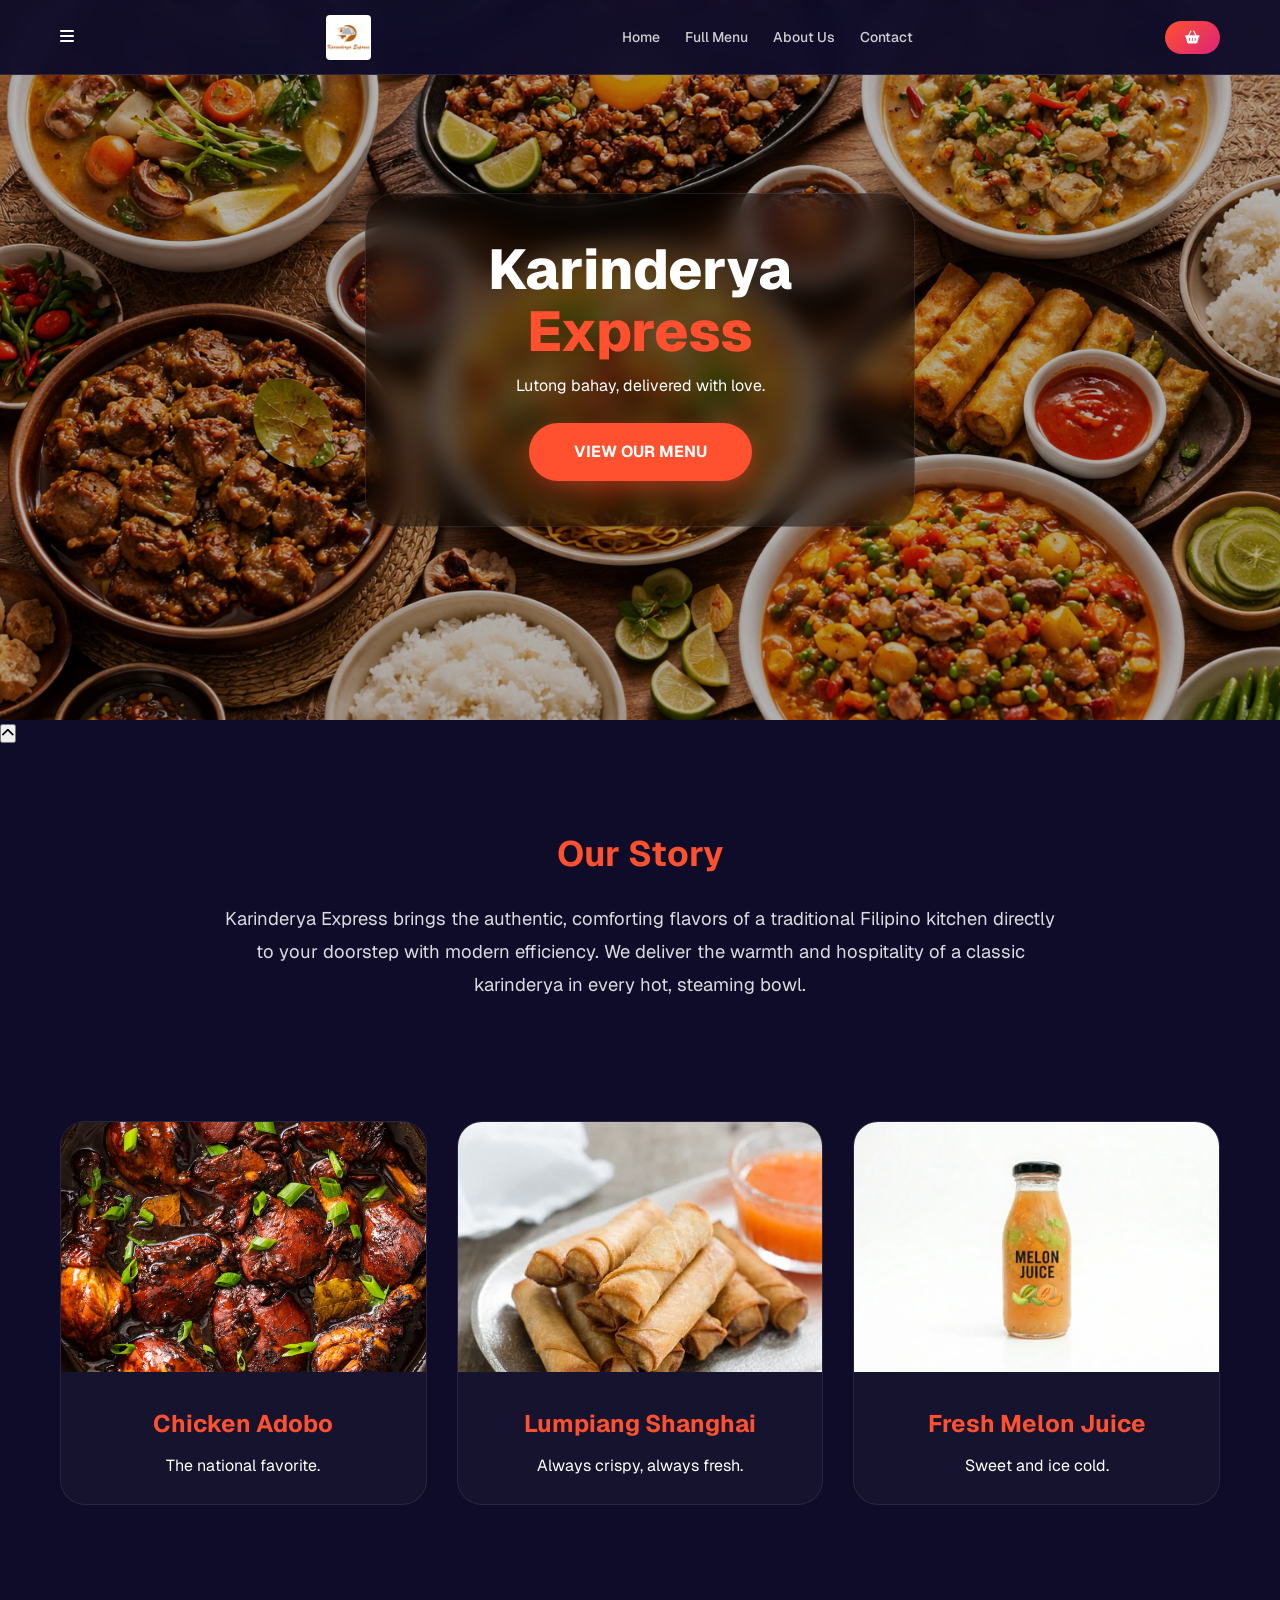
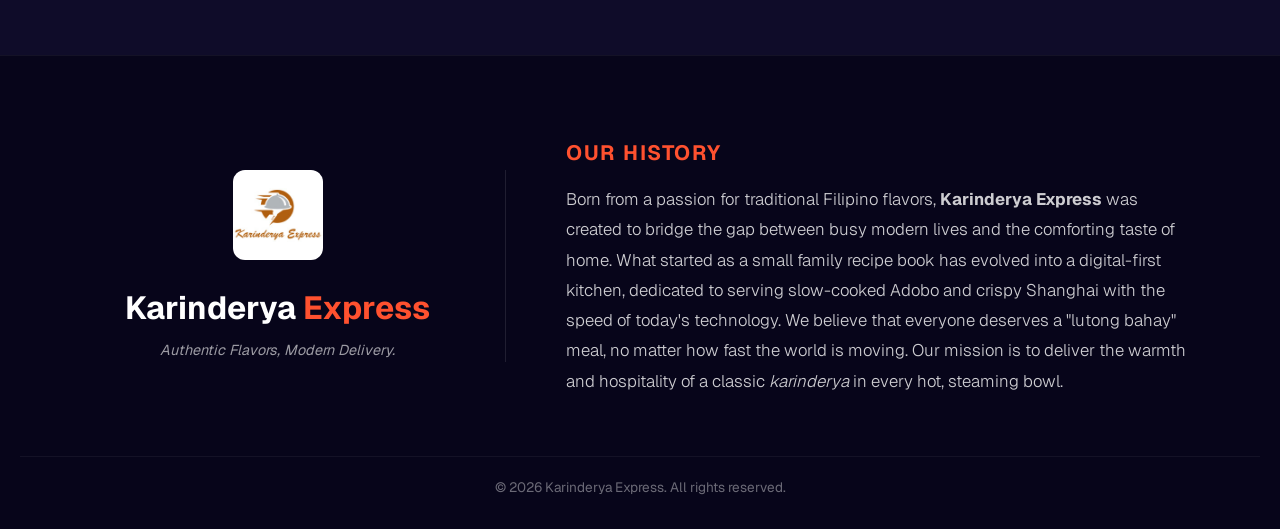
==== commit 0453b63b: "commit" ====
--- a/index.html
+++ b/index.html
@@ -247,7 +247,7 @@
 
     <a href="checkout.html" class="cart-btn">
       <i class="fas fa-shopping-basket"></i>
-      <span id="cart-count">0</span>
+  
     </a>
   </div>
 </header>
